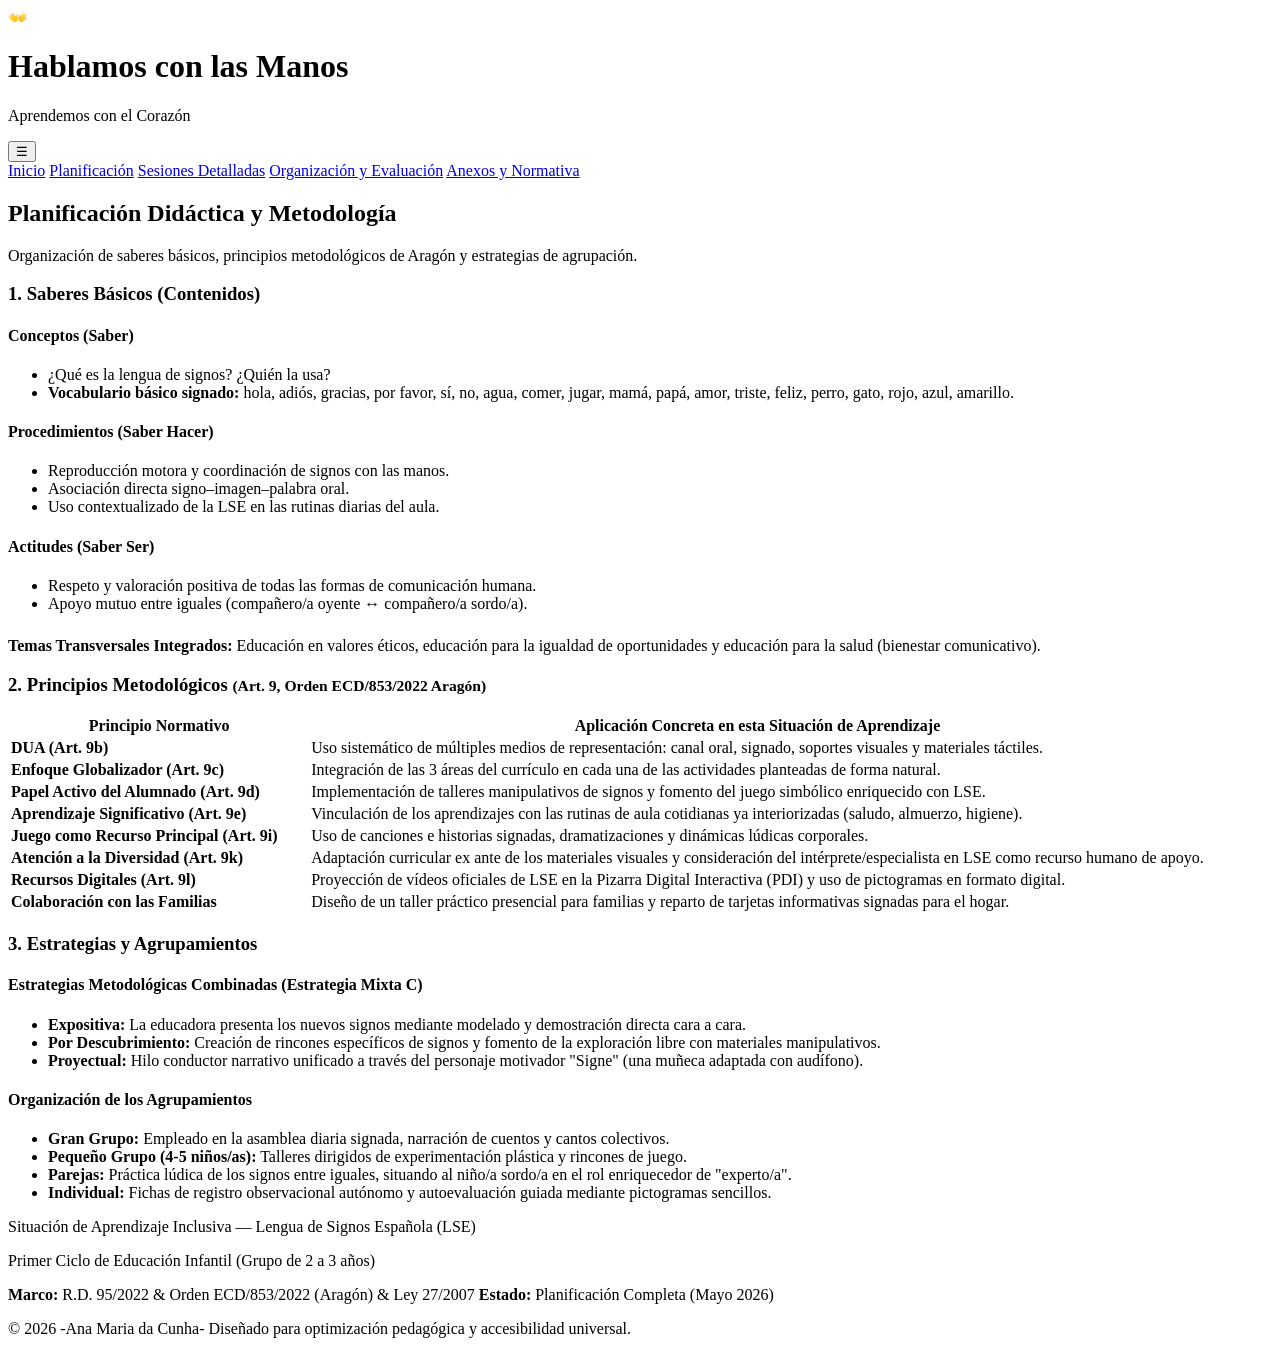
==== docs/SA1/planificacion.html @ 3ce26d20 "Add planning document for Spanish Sign Language education This HTML document outlines the planning a" ====
<!DOCTYPE html>
<html lang="es">
<head>
    <meta charset="UTF-8">
    <meta name="viewport" content="width=device-width, initial-scale=1.0">
    <title>Planificación | Hablamos con las Manos</title>
    <link rel="stylesheet" href="style.css">
    <link rel="preconnect" href="https://fonts.googleapis.com">
    <link rel="preconnect" href="https://fonts.gstatic.com" crossorigin>
    <link href="https://fonts.googleapis.com/css2?family=Outfit:wght@300;400;500;600;700&family=Plus+Jakarta+Sans:wght@400;500;600;700&display=swap" rel="stylesheet">
</head>
<body>
    <header class="site-header">
        <div class="header-container">
            <div class="site-logo">
                <span class="logo-icon">👐</span>
                <div class="logo-text">
                    <h1>Hablamos con las Manos</h1>
                    <p>Aprendemos con el Corazón</p>
                </div>
            </div>
            <button class="menu-toggle" aria-label="Abrir menú de navegación">☰</button>
            <nav class="site-nav">
                <a href="index.html" class="nav-link ">Inicio</a>
<a href="planificacion.html" class="nav-link active">Planificación</a>
<a href="sesiones.html" class="nav-link ">Sesiones Detalladas</a>
<a href="evaluacion.html" class="nav-link ">Organización y Evaluación</a>
<a href="anexos.html" class="nav-link ">Anexos y Normativa</a>

            </nav>
        </div>
    </header>
    <main class="main-content">

<section class="page-title-section text-center">
    <h2>Planificación Didáctica y Metodología</h2>
    <p>Organización de saberes básicos, principios metodológicos de Aragón y estrategias de agrupación.</p>
</section>

<div class="content-container">
    <section class="card-section">
        <h3 class="section-title"><span class="title-decor"></span>1. Saberes Básicos (Contenidos)</h3>
        <div class="grid-3-col">
            <div class="content-type-card conceptual">
                <h4>Conceptos (Saber)</h4>
                <ul>
                    <li>¿Qué es la lengua de signos? ¿Quién la usa?</li>
                    <li><strong>Vocabulario básico signado:</strong> hola, adiós, gracias, por favor, sí, no, agua, comer, jugar, mamá, papá, amor, triste, feliz, perro, gato, rojo, azul, amarillo.</li>
                </ul>
            </div>
            <div class="content-type-card procedural">
                <h4>Procedimientos (Saber Hacer)</h4>
                <ul>
                    <li>Reproducción motora y coordinación de signos con las manos.</li>
                    <li>Asociación directa signo–imagen–palabra oral.</li>
                    <li>Uso contextualizado de la LSE en las rutinas diarias del aula.</li>
                </ul>
            </div>
            <div class="content-type-card attitudinal">
                <h4>Actitudes (Saber Ser)</h4>
                <ul>
                    <li>Respeto y valoración positiva de todas las formas de comunicación humana.</li>
                    <li>Apoyo mutuo entre iguales (compañero/a oyente ↔ compañero/a sordo/a).</li>
                </ul>
            </div>
        </div>
        <div class="transversal-box" style="margin-top: 1.5rem;">
            <strong>Temas Transversales Integrados:</strong> Educación en valores éticos, educación para la igualdad de oportunidades y educación para la salud (bienestar comunicativo).
        </div>
    </section>

    <section class="card-section">
        <h3 class="section-title"><span class="title-decor"></span>2. Principios Metodológicos <small>(Art. 9, Orden ECD/853/2022 Aragón)</small></h3>
        <div class="table-responsive">
            <table class="styled-table">
                <thead>
                    <tr>
                        <th style="width: 25%;">Principio Normativo</th>
                        <th style="width: 75%;">Aplicación Concreta en esta Situación de Aprendizaje</th>
                    </tr>
                </thead>
                <tbody>
                    <tr>
                        <td><strong>DUA (Art. 9b)</strong></td>
                        <td>Uso sistemático de múltiples medios de representación: canal oral, signado, soportes visuales y materiales táctiles.</td>
                    </tr>
                    <tr>
                        <td><strong>Enfoque Globalizador (Art. 9c)</strong></td>
                        <td>Integración de las 3 áreas del currículo en cada una de las actividades planteadas de forma natural.</td>
                    </tr>
                    <tr>
                        <td><strong>Papel Activo del Alumnado (Art. 9d)</strong></td>
                        <td>Implementación de talleres manipulativos de signos y fomento del juego simbólico enriquecido con LSE.</td>
                    </tr>
                    <tr>
                        <td><strong>Aprendizaje Significativo (Art. 9e)</strong></td>
                        <td>Vinculación de los aprendizajes con las rutinas de aula cotidianas ya interiorizadas (saludo, almuerzo, higiene).</td>
                    </tr>
                    <tr>
                        <td><strong>Juego como Recurso Principal (Art. 9i)</strong></td>
                        <td>Uso de canciones e historias signadas, dramatizaciones y dinámicas lúdicas corporales.</td>
                    </tr>
                    <tr>
                        <td><strong>Atención a la Diversidad (Art. 9k)</strong></td>
                        <td>Adaptación curricular ex ante de los materiales visuales y consideración del intérprete/especialista en LSE como recurso humano de apoyo.</td>
                    </tr>
                    <tr>
                        <td><strong>Recursos Digitales (Art. 9l)</strong></td>
                        <td>Proyección de vídeos oficiales de LSE en la Pizarra Digital Interactiva (PDI) y uso de pictogramas en formato digital.</td>
                    </tr>
                    <tr>
                        <td><strong>Colaboración con las Familias</strong></td>
                        <td>Diseño de un taller práctico presencial para familias y reparto de tarjetas informativas signadas para el hogar.</td>
                    </tr>
                </tbody>
            </table>
        </div>
    </section>

    <section class="card-section">
        <h3 class="section-title"><span class="title-decor"></span>3. Estrategias y Agrupamientos</h3>
        <div class="grid-2-col">
            <div class="sub-card">
                <h4>Estrategias Metodológicas Combinadas (Estrategia Mixta C)</h4>
                <ul class="bullet-list">
                    <li><strong>Expositiva:</strong> La educadora presenta los nuevos signos mediante modelado y demostración directa cara a cara.</li>
                    <li><strong>Por Descubrimiento:</strong> Creación de rincones específicos de signos y fomento de la exploración libre con materiales manipulativos.</li>
                    <li><strong>Proyectual:</strong> Hilo conductor narrativo unificado a través del personaje motivador "Signe" (una muñeca adaptada con audífono).</li>
                </ul>
            </div>
            <div class="sub-card">
                <h4>Organización de los Agrupamientos</h4>
                <ul class="bullet-list">
                    <li><strong>Gran Grupo:</strong> Empleado en la asamblea diaria signada, narración de cuentos y cantos colectivos.</li>
                    <li><strong>Pequeño Grupo (4-5 niños/as):</strong> Talleres dirigidos de experimentación plástica y rincones de juego.</li>
                    <li><strong>Parejas:</strong> Práctica lúdica de los signos entre iguales, situando al niño/a sordo/a en el rol enriquecedor de "experto/a".</li>
                    <li><strong>Individual:</strong> Fichas de registro observacional autónomo y autoevaluación guiada mediante pictogramas sencillos.</li>
                </ul>
            </div>
        </div>
    </section>
</div>

    </main>
    <footer class="site-footer">
        <div class="footer-container">
            <p class="footer-title">Situación de Aprendizaje Inclusiva — Lengua de Signos Española (LSE)</p>
            <p class="footer-subtitle">Primer Ciclo de Educación Infantil (Grupo de 2 a 3 años)</p>
            <div class="footer-meta">
                <span><strong>Marco:</strong> R.D. 95/2022 & Orden ECD/853/2022 (Aragón) & Ley 27/2007</span>
                <span><strong>Estado:</strong> Planificación Completa (Mayo 2026)</span>
            </div>
            <p class="footer-copy">&copy; 2026 -Ana Maria da Cunha-  Diseñado para optimización pedagógica y accesibilidad universal.</p>
        </div>
    </footer>
    <script src="script.js"></script>
</body>
</html>
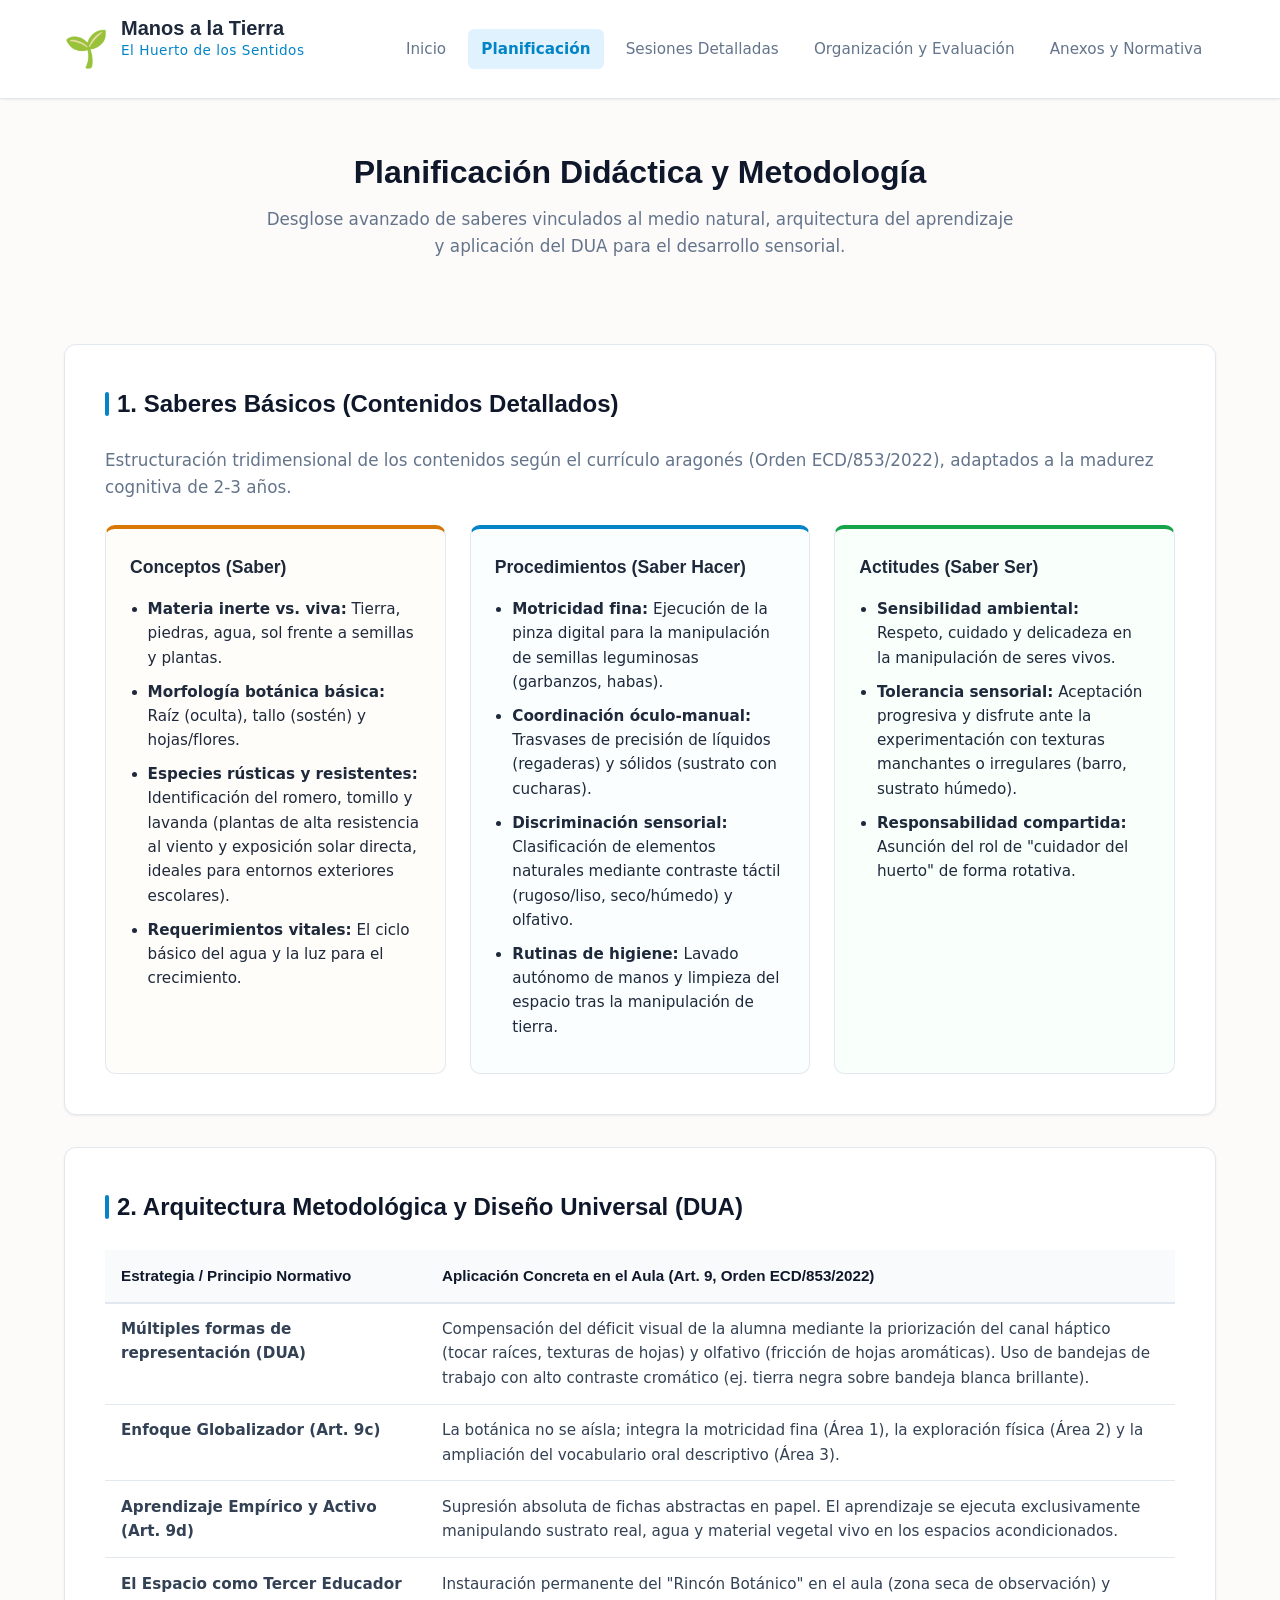
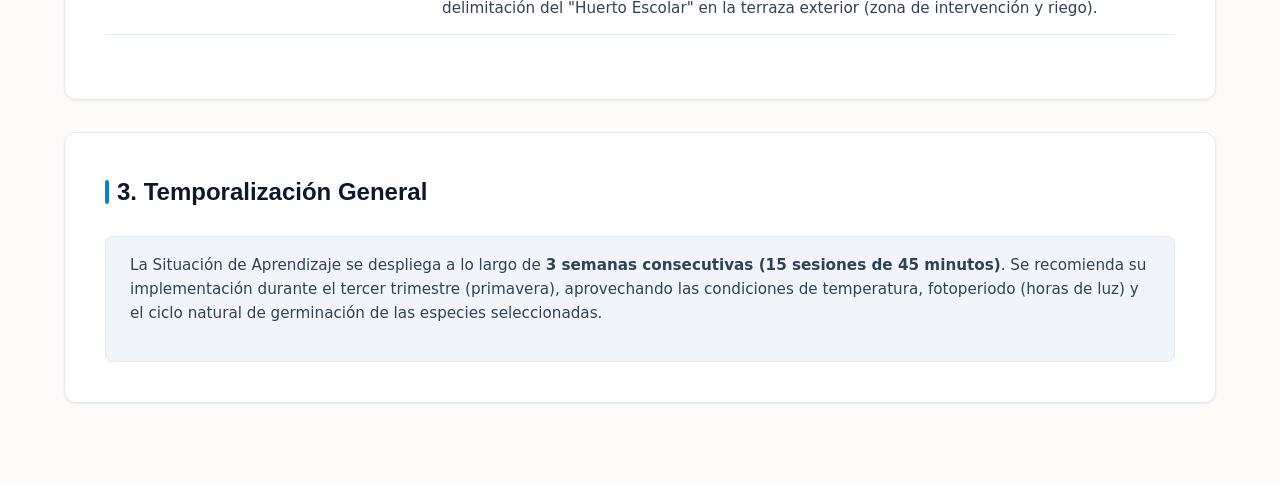
==== commit 080b2e63: "Update planificacion.html" ====
--- a/docs/SA1/planificacion.html
+++ b/docs/SA1/planificacion.html
@@ -3,30 +3,27 @@
 <head>
     <meta charset="UTF-8">
     <meta name="viewport" content="width=device-width, initial-scale=1.0">
-    <title>Planificación | Hablamos con las Manos</title>
+    <title>Planificación | Manos a la Tierra</title>
     <link rel="stylesheet" href="style.css">
-    <link rel="preconnect" href="https://fonts.googleapis.com">
-    <link rel="preconnect" href="https://fonts.gstatic.com" crossorigin>
     <link href="https://fonts.googleapis.com/css2?family=Outfit:wght@300;400;500;600;700&family=Plus+Jakarta+Sans:wght@400;500;600;700&display=swap" rel="stylesheet">
 </head>
 <body>
     <header class="site-header">
         <div class="header-container">
             <div class="site-logo">
-                <span class="logo-icon">👐</span>
+                <span class="logo-icon">🌱</span>
                 <div class="logo-text">
-                    <h1>Hablamos con las Manos</h1>
-                    <p>Aprendemos con el Corazón</p>
+                    <h1>Manos a la Tierra</h1>
+                    <p>El Huerto de los Sentidos</p>
                 </div>
             </div>
-            <button class="menu-toggle" aria-label="Abrir menú de navegación">☰</button>
+            <button class="menu-toggle" aria-label="Abrir menú">☰</button>
             <nav class="site-nav">
-                <a href="index.html" class="nav-link ">Inicio</a>
-<a href="planificacion.html" class="nav-link active">Planificación</a>
-<a href="sesiones.html" class="nav-link ">Sesiones Detalladas</a>
-<a href="evaluacion.html" class="nav-link ">Organización y Evaluación</a>
-<a href="anexos.html" class="nav-link ">Anexos y Normativa</a>
-
+                <a href="index.html" class="nav-link">Inicio</a>
+                <a href="planificacion.html" class="nav-link active">Planificación</a>
+                <a href="sesiones.html" class="nav-link">Sesiones Detalladas</a>
+                <a href="evaluacion.html" class="nav-link">Organización y Evaluación</a>
+                <a href="anexos.html" class="nav-link">Anexos y Normativa</a>
             </nav>
         </div>
     </header>
@@ -34,83 +31,69 @@
 
 <section class="page-title-section text-center">
     <h2>Planificación Didáctica y Metodología</h2>
-    <p>Organización de saberes básicos, principios metodológicos de Aragón y estrategias de agrupación.</p>
+    <p>Desglose avanzado de saberes vinculados al medio natural, arquitectura del aprendizaje y aplicación del DUA para el desarrollo sensorial.</p>
 </section>
 
 <div class="content-container">
     <section class="card-section">
-        <h3 class="section-title"><span class="title-decor"></span>1. Saberes Básicos (Contenidos)</h3>
+        <h3 class="section-title"><span class="title-decor"></span>1. Saberes Básicos (Contenidos Detallados)</h3>
+        <p class="section-intro-text">Estructuración tridimensional de los contenidos según el currículo aragonés (Orden ECD/853/2022), adaptados a la madurez cognitiva de 2-3 años.</p>
         <div class="grid-3-col">
             <div class="content-type-card conceptual">
                 <h4>Conceptos (Saber)</h4>
                 <ul>
-                    <li>¿Qué es la lengua de signos? ¿Quién la usa?</li>
-                    <li><strong>Vocabulario básico signado:</strong> hola, adiós, gracias, por favor, sí, no, agua, comer, jugar, mamá, papá, amor, triste, feliz, perro, gato, rojo, azul, amarillo.</li>
+                    <li><strong>Materia inerte vs. viva:</strong> Tierra, piedras, agua, sol frente a semillas y plantas.</li>
+                    <li><strong>Morfología botánica básica:</strong> Raíz (oculta), tallo (sostén) y hojas/flores.</li>
+                    <li><strong>Especies rústicas y resistentes:</strong> Identificación del romero, tomillo y lavanda (plantas de alta resistencia al viento y exposición solar directa, ideales para entornos exteriores escolares).</li>
+                    <li><strong>Requerimientos vitales:</strong> El ciclo básico del agua y la luz para el crecimiento.</li>
                 </ul>
             </div>
             <div class="content-type-card procedural">
                 <h4>Procedimientos (Saber Hacer)</h4>
                 <ul>
-                    <li>Reproducción motora y coordinación de signos con las manos.</li>
-                    <li>Asociación directa signo–imagen–palabra oral.</li>
-                    <li>Uso contextualizado de la LSE en las rutinas diarias del aula.</li>
+                    <li><strong>Motricidad fina:</strong> Ejecución de la pinza digital para la manipulación de semillas leguminosas (garbanzos, habas).</li>
+                    <li><strong>Coordinación óculo-manual:</strong> Trasvases de precisión de líquidos (regaderas) y sólidos (sustrato con cucharas).</li>
+                    <li><strong>Discriminación sensorial:</strong> Clasificación de elementos naturales mediante contraste táctil (rugoso/liso, seco/húmedo) y olfativo.</li>
+                    <li><strong>Rutinas de higiene:</strong> Lavado autónomo de manos y limpieza del espacio tras la manipulación de tierra.</li>
                 </ul>
             </div>
             <div class="content-type-card attitudinal">
                 <h4>Actitudes (Saber Ser)</h4>
                 <ul>
-                    <li>Respeto y valoración positiva de todas las formas de comunicación humana.</li>
-                    <li>Apoyo mutuo entre iguales (compañero/a oyente ↔ compañero/a sordo/a).</li>
+                    <li><strong>Sensibilidad ambiental:</strong> Respeto, cuidado y delicadeza en la manipulación de seres vivos.</li>
+                    <li><strong>Tolerancia sensorial:</strong> Aceptación progresiva y disfrute ante la experimentación con texturas manchantes o irregulares (barro, sustrato húmedo).</li>
+                    <li><strong>Responsabilidad compartida:</strong> Asunción del rol de "cuidador del huerto" de forma rotativa.</li>
                 </ul>
             </div>
-        </div>
-        <div class="transversal-box" style="margin-top: 1.5rem;">
-            <strong>Temas Transversales Integrados:</strong> Educación en valores éticos, educación para la igualdad de oportunidades y educación para la salud (bienestar comunicativo).
         </div>
     </section>
 
     <section class="card-section">
-        <h3 class="section-title"><span class="title-decor"></span>2. Principios Metodológicos <small>(Art. 9, Orden ECD/853/2022 Aragón)</small></h3>
+        <h3 class="section-title"><span class="title-decor"></span>2. Arquitectura Metodológica y Diseño Universal (DUA)</h3>
         <div class="table-responsive">
             <table class="styled-table">
                 <thead>
                     <tr>
-                        <th style="width: 25%;">Principio Normativo</th>
-                        <th style="width: 75%;">Aplicación Concreta en esta Situación de Aprendizaje</th>
+                        <th style="width: 30%;">Estrategia / Principio Normativo</th>
+                        <th style="width: 70%;">Aplicación Concreta en el Aula (Art. 9, Orden ECD/853/2022)</th>
                     </tr>
                 </thead>
                 <tbody>
                     <tr>
-                        <td><strong>DUA (Art. 9b)</strong></td>
-                        <td>Uso sistemático de múltiples medios de representación: canal oral, signado, soportes visuales y materiales táctiles.</td>
+                        <td><strong>Múltiples formas de representación (DUA)</strong></td>
+                        <td>Compensación del déficit visual de la alumna mediante la priorización del canal háptico (tocar raíces, texturas de hojas) y olfativo (fricción de hojas aromáticas). Uso de bandejas de trabajo con alto contraste cromático (ej. tierra negra sobre bandeja blanca brillante).</td>
                     </tr>
                     <tr>
                         <td><strong>Enfoque Globalizador (Art. 9c)</strong></td>
-                        <td>Integración de las 3 áreas del currículo en cada una de las actividades planteadas de forma natural.</td>
+                        <td>La botánica no se aísla; integra la motricidad fina (Área 1), la exploración física (Área 2) y la ampliación del vocabulario oral descriptivo (Área 3).</td>
                     </tr>
                     <tr>
-                        <td><strong>Papel Activo del Alumnado (Art. 9d)</strong></td>
-                        <td>Implementación de talleres manipulativos de signos y fomento del juego simbólico enriquecido con LSE.</td>
+                        <td><strong>Aprendizaje Empírico y Activo (Art. 9d)</strong></td>
+                        <td>Supresión absoluta de fichas abstractas en papel. El aprendizaje se ejecuta exclusivamente manipulando sustrato real, agua y material vegetal vivo en los espacios acondicionados.</td>
                     </tr>
                     <tr>
-                        <td><strong>Aprendizaje Significativo (Art. 9e)</strong></td>
-                        <td>Vinculación de los aprendizajes con las rutinas de aula cotidianas ya interiorizadas (saludo, almuerzo, higiene).</td>
-                    </tr>
-                    <tr>
-                        <td><strong>Juego como Recurso Principal (Art. 9i)</strong></td>
-                        <td>Uso de canciones e historias signadas, dramatizaciones y dinámicas lúdicas corporales.</td>
-                    </tr>
-                    <tr>
-                        <td><strong>Atención a la Diversidad (Art. 9k)</strong></td>
-                        <td>Adaptación curricular ex ante de los materiales visuales y consideración del intérprete/especialista en LSE como recurso humano de apoyo.</td>
-                    </tr>
-                    <tr>
-                        <td><strong>Recursos Digitales (Art. 9l)</strong></td>
-                        <td>Proyección de vídeos oficiales de LSE en la Pizarra Digital Interactiva (PDI) y uso de pictogramas en formato digital.</td>
-                    </tr>
-                    <tr>
-                        <td><strong>Colaboración con las Familias</strong></td>
-                        <td>Diseño de un taller práctico presencial para familias y reparto de tarjetas informativas signadas para el hogar.</td>
+                        <td><strong>El Espacio como Tercer Educador</strong></td>
+                        <td>Instauración permanente del "Rincón Botánico" en el aula (zona seca de observación) y delimitación del "Huerto Escolar" en la terraza exterior (zona de intervención y riego).</td>
                     </tr>
                 </tbody>
             </table>
@@ -118,41 +101,13 @@
     </section>
 
     <section class="card-section">
-        <h3 class="section-title"><span class="title-decor"></span>3. Estrategias y Agrupamientos</h3>
-        <div class="grid-2-col">
-            <div class="sub-card">
-                <h4>Estrategias Metodológicas Combinadas (Estrategia Mixta C)</h4>
-                <ul class="bullet-list">
-                    <li><strong>Expositiva:</strong> La educadora presenta los nuevos signos mediante modelado y demostración directa cara a cara.</li>
-                    <li><strong>Por Descubrimiento:</strong> Creación de rincones específicos de signos y fomento de la exploración libre con materiales manipulativos.</li>
-                    <li><strong>Proyectual:</strong> Hilo conductor narrativo unificado a través del personaje motivador "Signe" (una muñeca adaptada con audífono).</li>
-                </ul>
-            </div>
-            <div class="sub-card">
-                <h4>Organización de los Agrupamientos</h4>
-                <ul class="bullet-list">
-                    <li><strong>Gran Grupo:</strong> Empleado en la asamblea diaria signada, narración de cuentos y cantos colectivos.</li>
-                    <li><strong>Pequeño Grupo (4-5 niños/as):</strong> Talleres dirigidos de experimentación plástica y rincones de juego.</li>
-                    <li><strong>Parejas:</strong> Práctica lúdica de los signos entre iguales, situando al niño/a sordo/a en el rol enriquecedor de "experto/a".</li>
-                    <li><strong>Individual:</strong> Fichas de registro observacional autónomo y autoevaluación guiada mediante pictogramas sencillos.</li>
-                </ul>
-            </div>
+        <h3 class="section-title"><span class="title-decor"></span>3. Temporalización General</h3>
+        <div class="transversal-box">
+            <p>La Situación de Aprendizaje se despliega a lo largo de <strong>3 semanas consecutivas (15 sesiones de 45 minutos)</strong>. Se recomienda su implementación durante el tercer trimestre (primavera), aprovechando las condiciones de temperatura, fotoperiodo (horas de luz) y el ciclo natural de germinación de las especies seleccionadas.</p>
         </div>
     </section>
 </div>
-
     </main>
-    <footer class="site-footer">
-        <div class="footer-container">
-            <p class="footer-title">Situación de Aprendizaje Inclusiva — Lengua de Signos Española (LSE)</p>
-            <p class="footer-subtitle">Primer Ciclo de Educación Infantil (Grupo de 2 a 3 años)</p>
-            <div class="footer-meta">
-                <span><strong>Marco:</strong> R.D. 95/2022 & Orden ECD/853/2022 (Aragón) & Ley 27/2007</span>
-                <span><strong>Estado:</strong> Planificación Completa (Mayo 2026)</span>
-            </div>
-            <p class="footer-copy">&copy; 2026 -Ana Maria da Cunha-  Diseñado para optimización pedagógica y accesibilidad universal.</p>
-        </div>
-    </footer>
     <script src="script.js"></script>
 </body>
 </html>
--- a/docs/SA1/style.css
+++ b/docs/SA1/style.css
@@ -0,0 +1,901 @@
+/* CSS MASTER ARCHITECTURE - SITIO WEB SITUACIÓN DE APRENDIZAJE */
+:root {
+    --bg-main: #fcfbfa;
+    --text-primary: #1e293b;
+    --text-muted: #64748b;
+    --accent-primary: #0284c7;
+    --accent-hover: #0369a1;
+    --accent-light: #e0f2fe;
+    
+    --p1-color: #d97706;
+    --p1-light: #fef3c7;
+    --p2-color: #ea580c;
+    --p2-light: #ffedd5;
+    --p3-color: #16a34a;
+    --p3-light: #dcfce7;
+    
+    --card-bg: #ffffff;
+    --border-color: #e2e8f0;
+    --shadow-sm: 0 1px 3px rgba(0,0,0,0.05), 0 1px 2px rgba(0,0,0,0.02);
+    --shadow-md: 0 4px 6px -1px rgba(0, 0, 0, 0.05), 0 2px 4px -1px rgba(0, 0, 0, 0.03);
+    
+    --font-heading: 'Outfit', 'Plus Jakarta Sans', sans-serif;
+    --font-body: 'Plus Jakarta Sans', system-ui, sans-serif;
+}
+
+* {
+    box-sizing: border-box;
+    margin: 0;
+    padding: 0;
+}
+
+body {
+    font-family: var(--font-body);
+    background-color: var(--bg-main);
+    color: var(--text-primary);
+    line-height: 1.6;
+    font-size: 16px;
+    -webkit-font-smoothing: antialiased;
+}
+
+/* HEADER AND NAVIGATION */
+.site-header {
+    background-color: #ffffff;
+    border-bottom: 1px solid var(--border-color);
+    position: sticky;
+    top: 0;
+    z-index: 100;
+    box-shadow: var(--shadow-sm);
+}
+
+.header-container {
+    max-width: 1200px;
+    margin: 0 auto;
+    padding: 1rem 1.5rem;
+    display: flex;
+    justify-content: space-between;
+    align-items: center;
+}
+
+.site-logo {
+    display: flex;
+    align-items: center;
+    gap: 0.75rem;
+}
+
+.logo-icon {
+    font-size: 2.25rem;
+}
+
+.logo-text h1 {
+    font-family: var(--font-heading);
+    font-size: 1.25rem;
+    font-weight: 700;
+    color: var(--text-primary);
+    line-height: 1.2;
+}
+
+.logo-text p {
+    font-size: 0.85rem;
+    color: var(--accent-primary);
+    font-weight: 500;
+    letter-spacing: 0.5px;
+}
+
+.menu-toggle {
+    display: none;
+    background: none;
+    border: none;
+    font-size: 1.5rem;
+    cursor: pointer;
+    color: var(--text-primary);
+}
+
+.site-nav {
+    display: flex;
+    gap: 0.5rem;
+}
+
+.nav-link {
+    text-decoration: none;
+    color: var(--text-muted);
+    font-size: 0.95rem;
+    font-weight: 500;
+    padding: 0.5rem 0.85rem;
+    border-radius: 6px;
+    transition: all 0.2s ease;
+}
+
+.nav-link:hover {
+    color: var(--accent-primary);
+    background-color: var(--accent-light);
+}
+
+.nav-link.active {
+    color: var(--accent-primary);
+    background-color: var(--accent-light);
+    font-weight: 600;
+}
+
+/* HERO SECTION */
+.hero-section {
+    background: linear-gradient(135deg, #f0f9ff 0%, #e0f2fe 100%);
+    border-bottom: 1px solid var(--border-color);
+    padding: 4rem 1.5rem;
+}
+
+.hero-container {
+    max-width: 850px;
+    margin: 0 auto;
+    text-align: center;
+}
+
+.badge {
+    background-color: var(--accent-primary);
+    color: #ffffff;
+    font-size: 0.75rem;
+    font-weight: 600;
+    text-transform: uppercase;
+    padding: 0.35rem 0.75rem;
+    border-radius: 50px;
+    letter-spacing: 1px;
+    display: inline-block;
+    margin-bottom: 1.25rem;
+}
+
+.hero-container h2 {
+    font-family: var(--font-heading);
+    font-size: 2.5rem;
+    font-weight: 700;
+    color: #0f172a;
+    line-height: 1.2;
+    margin-bottom: 1.5rem;
+}
+
+.hero-lead {
+    font-size: 1.15rem;
+    color: var(--text-muted);
+    margin-bottom: 2.5rem;
+}
+
+.hero-meta-grid {
+    display: grid;
+    grid-template-columns: repeat(auto-fit, minmax(240px, 1fr));
+    gap: 1rem;
+    background-color: #ffffff;
+    padding: 1.25rem;
+    border-radius: 12px;
+    box-shadow: var(--shadow-md);
+    border: 1px solid var(--border-color);
+}
+
+.meta-item {
+    display: flex;
+    align-items: center;
+    justify-content: center;
+    gap: 0.5rem;
+}
+
+.meta-icon {
+    font-size: 1.25rem;
+}
+
+.meta-text {
+    font-size: 0.9rem;
+    color: #334155;
+}
+
+/* LAYOUT CONTAINER */
+.content-container {
+    max-width: 1200px;
+    margin: 0 auto;
+    padding: 3rem 1.5rem;
+}
+
+.grid-layout {
+    display: grid;
+    grid-template-columns: 2fr 1fr;
+    gap: 2.5rem;
+    padding-top: 2rem;
+    padding-bottom: 2rem;
+}
+
+/* CARD COMMON STRUCTURE */
+.card-section {
+    background-color: var(--card-bg);
+    border: 1px solid var(--border-color);
+    border-radius: 12px;
+    padding: 2.5rem;
+    margin-bottom: 2rem;
+    box-shadow: var(--shadow-sm);
+}
+
+.section-title {
+    font-family: var(--font-heading);
+    font-size: 1.5rem;
+    font-weight: 600;
+    color: #0f172a;
+    margin-bottom: 1.5rem;
+    display: flex;
+    align-items: center;
+    gap: 0.5rem;
+}
+
+.title-decor {
+    display: inline-block;
+    width: 4px;
+    height: 1.5rem;
+    background-color: var(--accent-primary);
+    border-radius: 4px;
+}
+
+.title-decor.red { background-color: #ef4444; }
+
+.section-intro-text {
+    font-size: 1.05rem;
+    color: var(--text-muted);
+    margin-bottom: 1.5rem;
+}
+
+p {
+    margin-bottom: 1.25rem;
+    color: #334155;
+}
+
+/* GRID PATTERNS */
+.grid-2-col {
+    display: grid;
+    grid-template-columns: repeat(auto-fit, minmax(300px, 1fr));
+    gap: 1.5rem;
+}
+
+.grid-3-col {
+    display: grid;
+    grid-template-columns: repeat(auto-fit, minmax(280px, 1fr));
+    gap: 1.5rem;
+}
+
+/* CALLOUTS */
+.callout-box {
+    border-left: 4px solid var(--accent-primary);
+    background-color: var(--accent-light);
+    padding: 1.5rem;
+    border-radius: 0 8px 8px 0;
+    margin: 1.5rem 0;
+}
+
+.callout-box h4 {
+    font-family: var(--font-heading);
+    margin-bottom: 0.5rem;
+    color: var(--accent-hover);
+}
+
+.callout-box p {
+    margin-bottom: 0;
+    font-size: 0.95rem;
+}
+
+.callout-box.info {
+    border-left-color: var(--accent-primary);
+    background-color: #f0f9ff;
+}
+
+/* SIDEBAR STICKY ELEMENT */
+.sticky-box {
+    position: sticky;
+    top: 6rem;
+    background-color: #ffffff;
+    border: 1px solid var(--border-color);
+    border-radius: 12px;
+    padding: 1.7rem;
+    box-shadow: var(--shadow-sm);
+}
+
+.sticky-box h4 {
+    font-family: var(--font-heading);
+    font-size: 1.1rem;
+    margin-bottom: 1rem;
+    color: #0f172a;
+    border-bottom: 2px solid var(--accent-light);
+    padding-bottom: 0.35rem;
+}
+
+/* LIST STYLES */
+.legal-list {
+    list-style: none;
+}
+
+.legal-list li {
+    margin-bottom: 1rem;
+    font-size: 0.9rem;
+    color: #334155;
+}
+
+.bullet-list {
+    padding-left: 1.25rem;
+    margin-bottom: 1.25rem;
+}
+
+.bullet-list li {
+    margin-bottom: 0.5rem;
+}
+
+.bullet-list-tight {
+    padding-left: 1.25rem;
+}
+
+.bullet-list-tight li {
+    margin-bottom: 0.35rem;
+    font-size: 0.95rem;
+}
+
+.custom-check-list {
+    list-style: none;
+}
+
+.custom-check-list li {
+    position: relative;
+    padding-left: 1.5rem;
+    margin-bottom: 0.75rem;
+}
+
+.custom-check-list li::before {
+    content: "✓";
+    position: absolute;
+    left: 0;
+    color: var(--accent-primary);
+    font-weight: 700;
+}
+
+/* DATA CARDS DATA GRID */
+.data-grid {
+    display: grid;
+    grid-template-columns: repeat(auto-fit, minmax(200px, 1fr));
+    gap: 1.25rem;
+}
+
+.data-card {
+    background-color: #f8fafc;
+    border: 1px solid var(--border-color);
+    border-radius: 8px;
+    padding: 1.25rem;
+}
+
+.data-card h5 {
+    font-family: var(--font-heading);
+    font-size: 1rem;
+    color: #0f172a;
+    margin-bottom: 0.5rem;
+}
+
+.data-card p {
+    font-size: 0.9rem;
+    margin-bottom: 0;
+    color: var(--text-muted);
+}
+
+/* FULL WIDTH ELEMENTS */
+.full-width-section {
+    padding: 4rem 0;
+    border-top: 1px solid var(--border-color);
+    border-bottom: 1px solid var(--border-color);
+}
+
+.full-width-section.bg-light {
+    background-color: #f8fafc;
+}
+
+.text-center { text-align: center; }
+.title-decor.cent { margin: 0 auto 1rem auto; display: block; width: 40px; height: 4px; }
+
+.area-box {
+    background-color: #ffffff;
+    border: 1px solid var(--border-color);
+    border-radius: 12px;
+    padding: 1.75rem;
+    box-shadow: var(--shadow-sm);
+    position: relative;
+    padding-top: 2.5rem;
+}
+
+.area-badge {
+    position: absolute;
+    top: -0.75rem;
+    left: 1.5rem;
+    background-color: #0f172a;
+    color: #ffffff;
+    font-size: 0.7rem;
+    font-weight: 700;
+    padding: 0.25rem 0.6rem;
+    border-radius: 4px;
+    text-transform: uppercase;
+}
+
+.area-box h4 {
+    font-family: var(--font-heading);
+    font-size: 1.15rem;
+    margin-bottom: 0.75rem;
+    color: #0f172a;
+}
+
+.area-box p {
+    font-size: 0.9rem;
+    margin-bottom: 0;
+    color: var(--text-muted);
+}
+
+.objectives-container {
+    display: grid;
+    grid-template-columns: repeat(auto-fit, minmax(400px, 1fr));
+    gap: 2rem;
+}
+
+.obj-block {
+    background-color: #ffffff;
+    border: 1px solid var(--border-color);
+    border-radius: 12px;
+    padding: 2rem;
+}
+
+.obj-block h4 {
+    font-family: var(--font-heading);
+    font-size: 1.25rem;
+    margin-bottom: 1.25rem;
+    color: #0f172a;
+    border-bottom: 1px solid var(--border-color);
+    padding-bottom: 0.5rem;
+}
+
+.obj-block h4 small {
+    font-size: 0.8rem;
+    font-weight: 400;
+    color: var(--text-muted);
+    display: block;
+}
+
+/* PAGE TITLE PATTERN */
+.page-title-section {
+    padding: 3rem 1.5rem 1rem 1.5rem;
+    max-width: 800px;
+    margin: 0 auto;
+}
+
+.page-title-section h2 {
+    font-family: var(--font-heading);
+    font-size: 2rem;
+    color: #0f172a;
+    margin-bottom: 0.5rem;
+}
+
+.page-title-section p {
+    color: var(--text-muted);
+    font-size: 1.05rem;
+}
+
+/* CONTENT TYPES */
+.content-type-card {
+    padding: 1.5rem;
+    border-radius: 10px;
+    border: 1px solid var(--border-color);
+}
+
+.content-type-card.conceptual { border-top: 4px solid var(--p1-color); background-color: #fffdf9; }
+.content-type-card.procedural { border-top: 4px solid var(--accent-primary); background-color: #fafeff; }
+.content-type-card.attitudinal { border-top: 4px solid var(--p3-color); background-color: #f9fffb; }
+
+.content-type-card h4 {
+    font-family: var(--font-heading);
+    margin-bottom: 1rem;
+    font-size: 1.1rem;
+}
+
+.content-type-card ul {
+    padding-left: 1.1rem;
+    font-size: 0.95rem;
+}
+
+.content-type-card ul li {
+    margin-bottom: 0.6rem;
+}
+
+.transversal-box {
+    background-color: #f1f5f9;
+    border: 1px solid var(--border-color);
+    padding: 1rem 1.5rem;
+    border-radius: 8px;
+    font-size: 0.95rem;
+}
+
+/* TABLES */
+.table-responsive {
+    overflow-x: auto;
+    margin: 1.5rem 0;
+}
+
+.styled-table {
+    width: 100%;
+    border-collapse: collapse;
+    font-size: 0.95rem;
+    text-align: left;
+}
+
+.styled-table th {
+    background-color: #f8fafc;
+    color: #0f172a;
+    font-weight: 600;
+    padding: 0.85rem 1rem;
+    border-bottom: 2px solid var(--border-color);
+    font-family: var(--font-heading);
+}
+
+.styled-table td {
+    padding: 0.85rem 1rem;
+    border-bottom: 1px solid var(--border-color);
+    color: #334155;
+    vertical-align: top;
+}
+
+.styled-table tbody tr:hover {
+    background-color: #f8fafc;
+}
+
+.text-sm { font-size: 0.9rem; }
+.text-xs { font-size: 0.8rem; color: var(--text-muted); }
+
+.sub-card {
+    background-color: #f8fafc;
+    border: 1px solid var(--border-color);
+    border-radius: 8px;
+    padding: 1.5rem;
+}
+
+.sub-card h4 {
+    font-family: var(--font-heading);
+    font-size: 1.1rem;
+    margin-bottom: 1rem;
+    color: #0f172a;
+}
+
+/* SESSIONS DESIGNS */
+.phase-container {
+    margin-bottom: 3rem;
+}
+
+.phase-header {
+    font-family: var(--font-heading);
+    font-size: 1.3rem;
+    font-weight: 600;
+    padding: 1rem 1.5rem;
+    border-radius: 8px;
+    margin-bottom: 1.5rem;
+}
+
+.phase-1 .phase-header { background-color: var(--p1-light); color: var(--p1-color); }
+.phase-2 .phase-header { background-color: var(--p2-light); color: var(--p2-color); }
+.phase-3 .phase-header { background-color: var(--p3-light); color: var(--p3-color); }
+
+.session-card {
+    background-color: #ffffff;
+    border: 1px solid var(--border-color);
+    border-radius: 12px;
+    padding: 2rem;
+    margin-bottom: 1.5rem;
+    box-shadow: var(--shadow-sm);
+    transition: transform 0.2s ease, box-shadow 0.2s ease;
+}
+
+.session-card:hover {
+    transform: translateY(-2px);
+    box-shadow: var(--shadow-md);
+}
+
+.session-meta {
+    display: flex;
+    align-items: center;
+    gap: 1rem;
+    border-bottom: 1px solid var(--border-color);
+    padding-bottom: 1rem;
+    margin-bottom: 1.25rem;
+    flex-wrap: wrap;
+}
+
+.session-num {
+    font-family: var(--font-heading);
+    font-weight: 700;
+    font-size: 0.9rem;
+    text-transform: uppercase;
+    padding: 0.2rem 0.5rem;
+    background-color: #0f172a;
+    color: #ffffff;
+    border-radius: 4px;
+}
+
+.session-meta h4 {
+    font-family: var(--font-heading);
+    font-size: 1.25rem;
+    color: #0f172a;
+    flex-grow: 1;
+}
+
+.session-tag {
+    font-size: 0.75rem;
+    font-weight: 600;
+    padding: 0.25rem 0.6rem;
+    border-radius: 4px;
+}
+
+.badge-p1 { background-color: var(--p1-light); color: var(--p1-color); }
+.badge-p2 { background-color: var(--p2-light); color: var(--p2-color); }
+.badge-p3 { background-color: var(--p3-light); color: var(--p3-color); }
+
+.session-grid-details {
+    display: grid;
+    grid-template-columns: repeat(auto-fit, minmax(200px, 1fr));
+    gap: 0.5rem;
+    background-color: #f8fafc;
+    padding: 0.85rem 1.25rem;
+    border-radius: 6px;
+    margin-bottom: 1.25rem;
+    font-size: 0.85rem;
+}
+
+.session-desc {
+    font-size: 0.95rem;
+}
+
+.session-eval {
+    font-size: 0.9rem;
+    border-top: 1px dashed var(--border-color);
+    padding-top: 0.75rem;
+    color: #475569;
+}
+
+.dua-variant {
+    background-color: #f0fdf4;
+    border-left: 3px solid #22c55e;
+    padding: 0.75rem 1rem;
+    border-radius: 0 6px 6px 0;
+    font-size: 0.9rem;
+    margin-top: 1rem;
+    color: #166534;
+}
+
+/* ORGANIZATIONS EXTENSIONS */
+.info-highlights h5 {
+    font-family: var(--font-heading);
+    margin-bottom: 0.75rem;
+    color: #0f172a;
+}
+
+.resource-block {
+    background-color: #f8fafc;
+    border: 1px solid var(--border-color);
+    border-radius: 10px;
+    padding: 1.5rem;
+}
+
+.resource-block h4 {
+    font-family: var(--font-heading);
+    margin-bottom: 1rem;
+    font-size: 1.1rem;
+    color: var(--accent-primary);
+}
+
+.eval-type-box {
+    background-color: #ffffff;
+    border: 1px solid var(--border-color);
+    padding: 1.25rem;
+    border-radius: 8px;
+    box-shadow: var(--shadow-sm);
+}
+
+.eval-type-box h6 {
+    font-family: var(--font-heading);
+    font-size: 1rem;
+    margin-bottom: 0.5rem;
+    color: #0f172a;
+}
+
+.eval-type-box p {
+    font-size: 0.85rem;
+    margin-bottom: 0;
+    color: var(--text-muted);
+}
+
+/* ANEXOS GRID */
+.anexos-grid {
+    display: grid;
+    grid-template-columns: repeat(auto-fit, minmax(280px, 1fr));
+    gap: 1.5rem;
+}
+
+.anexo-item-card {
+    background-color: #ffffff;
+    border: 1px solid var(--border-color);
+    border-radius: 10px;
+    padding: 1.5rem;
+    box-shadow: var(--shadow-sm);
+    position: relative;
+}
+
+.anexo-tag-num {
+    font-size: 0.7rem;
+    font-weight: 700;
+    background-color: #f1f5f9;
+    color: var(--text-muted);
+    padding: 0.2rem 0.5rem;
+    border-radius: 4px;
+    display: inline-block;
+    margin-bottom: 0.75rem;
+}
+
+.anexo-item-card h5 {
+    font-family: var(--font-heading);
+    font-size: 1.05rem;
+    color: #0f172a;
+    margin-bottom: 0.5rem;
+}
+
+.anexo-item-card p {
+    font-size: 0.85rem;
+    color: var(--text-muted);
+    margin-bottom: 1.5rem;
+}
+
+.mock-download-btn {
+    display: block;
+    text-align: center;
+    background-color: var(--accent-light);
+    color: var(--accent-primary);
+    padding: 0.5rem;
+    border-radius: 6px;
+    font-size: 0.85rem;
+    font-weight: 600;
+    cursor: not-allowed;
+    transition: all 0.2s ease;
+}
+
+.mock-download-btn:hover {
+    background-color: var(--accent-primary);
+    color: #ffffff;
+}
+
+/* WARNING REGULATORY BLOCKS */
+.alert-card-section {
+    border-top: 4px solid #ef4444;
+}
+
+.warning-legal-box {
+    display: flex;
+    flex-direction: column;
+    gap: 1.5rem;
+}
+
+.warning-legal-item {
+    border-bottom: 1px solid var(--border-color);
+    padding-bottom: 1.25rem;
+}
+
+.warning-legal-item:last-child {
+    border-bottom: none;
+    padding-bottom: 0;
+}
+
+.warning-legal-item h5 {
+    font-family: var(--font-heading);
+    font-size: 1.1rem;
+    color: #b91c1c;
+    margin-bottom: 0.5rem;
+}
+
+.warning-legal-item p {
+    font-size: 0.95rem;
+    margin-bottom: 0;
+    color: #475569;
+}
+
+/* FOOTER ARCHITECTURE */
+.site-footer {
+    background-color: #0f172a;
+    color: #94a3b8;
+    padding: 3rem 1.5rem;
+    border-top: 1px solid #1e293b;
+}
+
+.footer-container {
+    max-width: 1200px;
+    margin: 0 auto;
+    text-align: center;
+}
+
+.footer-title {
+    color: #f8fafc;
+    font-family: var(--font-heading);
+    font-size: 1.15rem;
+    font-weight: 500;
+    margin-bottom: 0.25rem;
+}
+
+.footer-subtitle {
+    font-size: 0.85rem;
+    color: var(--text-muted);
+    margin-bottom: 1.5rem;
+}
+
+.footer-meta {
+    display: flex;
+    justify-content: center;
+    gap: 2rem;
+    font-size: 0.8rem;
+    border-top: 1px solid #1e293b;
+    padding-top: 1.25rem;
+    margin-bottom: 1.25rem;
+    flex-wrap: wrap;
+}
+
+.footer-meta strong {
+    color: #cbd5e1;
+}
+
+.footer-copy {
+    font-size: 0.75rem;
+    color: #475569;
+    margin-bottom: 0;
+}
+
+/* RESPONSIVE MEDIA QUERIES */
+@media (max-width: 968px) {
+    .grid-layout {
+        grid-template-columns: 1fr;
+        gap: 2srem;
+    }
+    
+    .sidebar-column {
+        order: -1;
+    }
+    
+    .sticky-box {
+        position: static;
+    }
+}
+
+@media (max-width: 768px) {
+    .menu-toggle {
+        display: block;
+    }
+    
+    .site-nav {
+        display: none;
+        position: absolute;
+        top: 100%;
+        left: 0;
+        right: 0;
+        background-color: #ffffff;
+        flex-direction: column;
+        padding: 1rem;
+        border-bottom: 1px solid var(--border-color);
+        box-shadow: var(--shadow-md);
+        gap: 0.25rem;
+    }
+    
+    .site-nav.open {
+        display: flex;
+    }
+    
+    .nav-link {
+        width: 100%;
+        padding: 0.75rem 1rem;
+    }
+    
+    .hero-container h2 {
+        font-size: 1.85rem;
+    }
+    
+    .card-section {
+        padding: 1.5rem;
+    }
+    
+    .objectives-container {
+        grid-template-columns: 1fr;
+    }
+}
